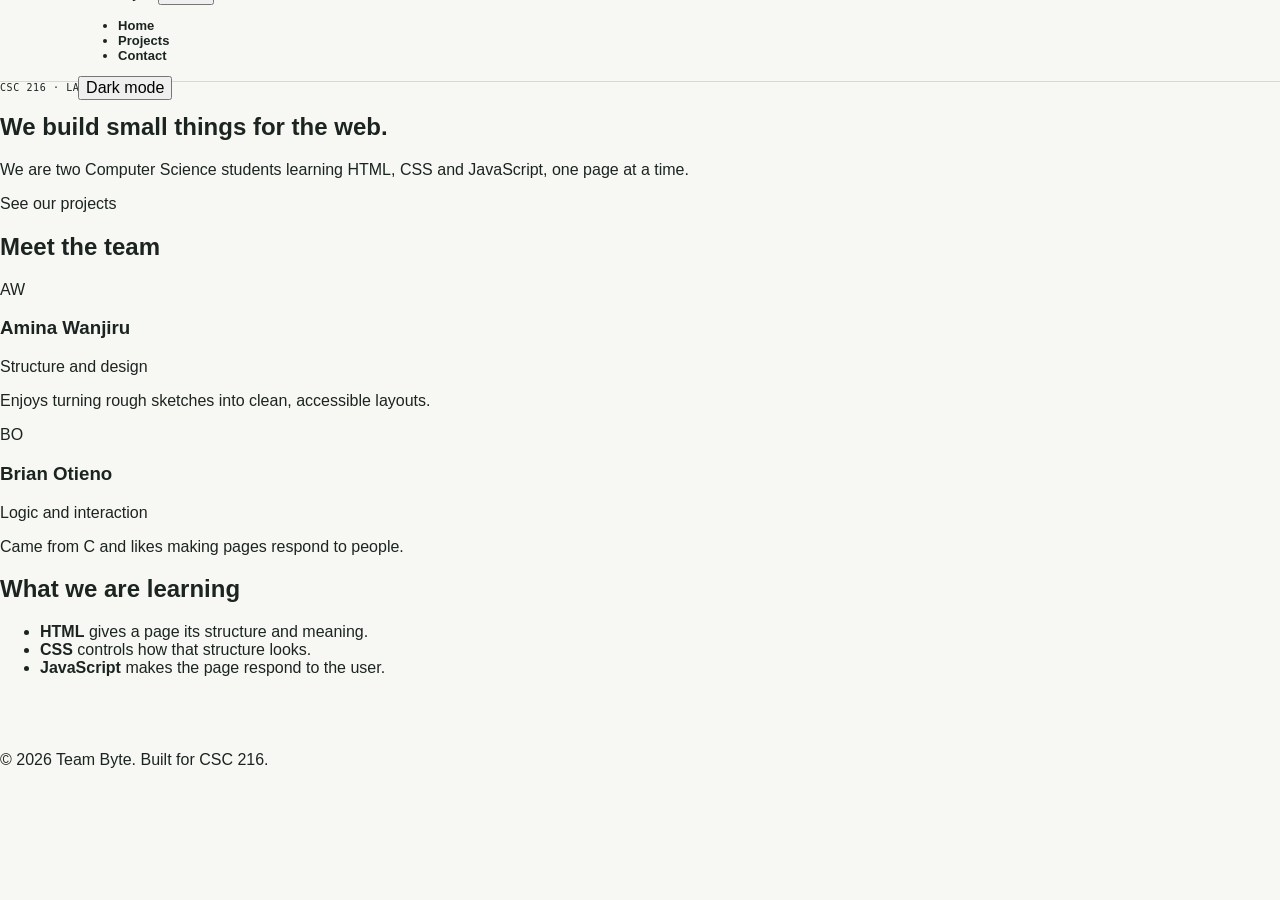
==== index.html @ 4f4629a6 "added projects,contact and index file" ====
<!DOCTYPE html>
<html lang="en">
<head>
  <meta charset="UTF-8">
  <meta name="viewport" content="width=device-width, initial-scale=1.0">
  <meta name="description" content="Team Byte: a CSC 216 web development pair.">
  <title>Home | Team Byte</title>
  <link rel="stylesheet" href="css/styles.css">
  <script src="js/script.js" defer></script>
</head>
<body>
  <a class="skip-link" href="#main">Skip to main content</a>

  <header class="site-header">
    <div class="container header-inner">
      <a class="logo" href="index.html">Team Byte</a>
      <button class="nav-toggle" type="button" aria-expanded="false" aria-controls="site-nav">Menu</button>
      <nav id="site-nav" class="site-nav" aria-label="Main">
        <ul>
          <li><a href="index.html" aria-current="page">Home</a></li>
          <li><a href="projects.html">Projects</a></li>
          <li><a href="contact.html">Contact</a></li>
        </ul>
      </nav>
      <button class="theme-toggle" type="button" aria-pressed="false">Dark mode</button>
    </div>
  </header>

  <main id="main">
    <section class="hero">
      <div class="container">
        <p class="eyebrow">CSC 216 · Lab 2</p>
        <h1>We build small things for the web.</h1>
        <p class="lead">We are two Computer Science students learning HTML, CSS and JavaScript, one page at a time.</p>
        <a class="button" href="projects.html">See our projects</a>
      </div>
    </section>

    <section class="container section" aria-labelledby="team-heading">
      <h2 id="team-heading">Meet the team</h2>
      <div class="team-grid">
        <article class="card">
          <div class="avatar" aria-hidden="true">AW</div>
          <h3>Amina Wanjiru</h3>
          <p class="role">Structure and design</p>
          <p>Enjoys turning rough sketches into clean, accessible layouts.</p>
        </article>
        <article class="card">
          <div class="avatar" aria-hidden="true">BO</div>
          <h3>Brian Otieno</h3>
          <p class="role">Logic and interaction</p>
          <p>Came from C and likes making pages respond to people.</p>
        </article>
      </div>
    </section>

    <section class="container section" aria-labelledby="learning-heading">
      <h2 id="learning-heading">What we are learning</h2>
      <ul class="skill-list">
        <li><strong>HTML</strong> gives a page its structure and meaning.</li>
        <li><strong>CSS</strong> controls how that structure looks.</li>
        <li><strong>JavaScript</strong> makes the page respond to the user.</li>
      </ul>
    </section>
  </main>

  <footer class="site-footer">
    <div class="container">
      <p>© <span id="year">2026</span> Team Byte. Built for CSC 216.</p>
    </div>
  </footer>
</body>
</html>
---- css/styles.css ----
:root {
  color-scheme: light;
  --paper: #f7f8f3;
  --ink: #1c2421;
  --muted: #737873;
  --line: #d7dad3;
  --coral: #ef593a;
  --lime: #d5ef62;
  --blue: #a9d8e6;
  --display: "Space Grotesk", sans-serif;
  --mono: "DM Mono", monospace;
}

* { box-sizing: border-box; }
html { scroll-behavior: smooth; }
body { margin: 0; background: var(--paper); color: var(--ink); font-family: var(--display); -webkit-font-smoothing: antialiased; }
img { display: block; width: 100%; }
a { color: inherit; text-decoration: none; }
button, input, textarea { font: inherit; }
::selection { background: var(--lime); color: var(--ink); }
.page-gutter { padding-right: max(6.1vw, 24px); padding-left: max(6.1vw, 24px); }
.skip-link { position: absolute; z-index: 20; top: 8px; left: 8px; padding: 12px 16px; background: var(--ink); color: white; transform: translateY(-150%); }
.skip-link:focus { transform: translateY(0); }

.site-header { height: 82px; padding: 0 max(6.1vw, 24px); display: flex; align-items: center; justify-content: space-between; border-bottom: 1px solid var(--line); position: relative; z-index: 5; }
.wordmark { font-size: 30px; line-height: 1; font-weight: 700; letter-spacing: -1.7px; }
.wordmark span { margin-left: 3px; font: 10px var(--mono); vertical-align: top; letter-spacing: 0; }
.site-nav { display: flex; align-items: center; gap: clamp(24px, 4vw, 60px); font-size: 13px; font-weight: 600; }
.site-nav > a:not(.nav-availability) { transition: color .2s ease; }
.site-nav > a:hover, .footer-links a:hover { color: var(--coral); }
.site-nav > a[aria-current="page"] { text-decoration: underline; text-decoration-color: var(--coral); text-underline-offset: 6px; }
.site-nav > a span { color: var(--muted); font: 9px var(--mono); vertical-align: top; }
.nav-availability { display: flex; align-items: center; gap: 9px; font: 10px var(--mono); text-transform: uppercase; letter-spacing: .03em; }
.nav-availability i { display: inline-block; width: 8px; height: 8px; background: #75a94b; border-radius: 50%; }
.menu-toggle { display: none; }
.eyebrow, .mono-label { margin: 0; font: 10px var(--mono); text-transform: uppercase; letter-spacing: .06em; }
.eyebrow-mark { color: var(--coral); font-size: 15px; vertical-align: -1px; margin-right: 7px; }
.text-link { display: inline-flex; gap: 18px; align-items: center; padding-bottom: 7px; border-bottom: 1px solid currentColor; font-size: 13px; font-weight: 600; white-space: nowrap; }
.text-link span, .button-link span { color: var(--coral); transition: transform .2s ease; }
.text-link:hover span, .button-link:hover span { transform: translate(3px, -3px); }

.home-hero { position: relative; min-height: 720px; padding-top: 85px; padding-bottom: 105px; display: grid; grid-template-columns: 1fr 1.02fr; align-items: center; gap: 5vw; }
.hero-copy { position: relative; z-index: 1; padding-bottom: 10px; }
.hero-copy h1 { margin: 31px 0 42px; font-size: clamp(70px, 8.5vw, 128px); line-height: .87; letter-spacing: -7px; font-weight: 500; }
.hero-copy h1 span { color: var(--coral); }
.hero-bottom { max-width: 430px; display: flex; flex-wrap: wrap; align-items: end; gap: 24px 38px; }
.hero-bottom p, .intro-aside p, .team-copy > p:not(.eyebrow), .contact-lede { max-width: 345px; margin: 0; font-size: 16px; line-height: 1.6; }
.hero-visual { position: relative; min-width: 0; }
.hero-visual > img { height: min(57vw, 570px); min-height: 400px; object-fit: cover; }
.image-stamp { position: absolute; left: -39px; top: 28px; width: 116px; height: 116px; border-radius: 50%; background: var(--lime); display: flex; flex-direction: column; justify-content: center; align-items: center; transform: rotate(-11deg); text-align: center; font: 9px/1.35 var(--mono); text-transform: uppercase; }
.image-stamp b { font-size: 18px; line-height: 1.2; }
.image-caption { position: absolute; right: 12px; bottom: 12px; padding: 8px 10px; background: var(--paper); font: 9px var(--mono); }
.scroll-note { position: absolute; bottom: 31px; left: max(6.1vw, 24px); display: flex; align-items: center; gap: 12px; color: var(--muted); font: 9px var(--mono); text-transform: uppercase; }
.scroll-note span { color: var(--coral); font-size: 18px; }

.intro-band { padding-top: 100px; padding-bottom: 28px; background: var(--lime); }
.intro-content { margin: 38px 0 92px; display: grid; grid-template-columns: 1.4fr .6fr; gap: 9vw; align-items: end; }
.intro-content h2 { max-width: 850px; margin: 0; font-size: clamp(48px, 7vw, 96px); line-height: .98; letter-spacing: -4px; font-weight: 500; }
.intro-content h2 em, .team-copy h2 em, .home-cta h2 em, .contact-heading h1 em { font-style: normal; color: var(--coral); }
.intro-aside { padding-bottom: 7px; }
.intro-aside .text-link { margin-top: 24px; }
.services-line { border-top: 1px solid rgba(28,36,33,.35); padding: 20px 0 0; display: flex; justify-content: space-between; gap: 15px; font: 10px var(--mono); text-transform: uppercase; }

.selected-work { padding-top: 112px; padding-bottom: 125px; }
.section-heading { display: flex; justify-content: space-between; align-items: end; margin-bottom: 43px; }
.section-heading h2 { margin: 15px 0 0; font-size: clamp(42px, 5vw, 68px); font-weight: 500; letter-spacing: -3px; }
.coral-dot { color: var(--coral); }
.project-grid { display: grid; grid-template-columns: 1.15fr .85fr; gap: 28px; align-items: start; }
.project-card:nth-child(2) { margin-top: 90px; }
.project-image { position: relative; overflow: hidden; background: var(--blue); }
.project-image img { aspect-ratio: 1.16; object-fit: cover; transition: transform .5s cubic-bezier(.2,.7,.2,1); }
.project-card:nth-child(2) .project-image img { aspect-ratio: .95; }
.project-card:hover .project-image img { transform: scale(1.035); }
.project-image-green { background: var(--lime); }
.project-image-blue { background: var(--blue); }
.project-index { position: absolute; top: 16px; left: 16px; padding: 7px 9px; background: var(--paper); font: 9px var(--mono); }
.project-arrow { position: absolute; right: 15px; bottom: 15px; display: grid; place-items: center; width: 40px; height: 40px; border-radius: 50%; background: var(--lime); font-size: 19px; transition: background .2s, transform .2s; }
.project-card:hover .project-arrow { background: var(--coral); transform: rotate(45deg); }
.project-meta { display: flex; justify-content: space-between; align-items: baseline; gap: 12px; margin-top: 18px; }
.project-meta h3 { margin: 0; font-size: 25px; font-weight: 500; }
.project-meta span, .project-card > p { color: var(--muted); font: 10px var(--mono); }
.project-card > p { margin: 7px 0 0; font-size: 11px; }

.team-band { min-height: 620px; padding-top: 88px; padding-bottom: 88px; background: #e6edf0; display: grid; grid-template-columns: 1fr .8fr; align-items: center; gap: 9vw; position: relative; overflow: hidden; }
.team-image { position: relative; }
.team-image img { aspect-ratio: 1.13; object-fit: cover; }
.team-image > span { position: absolute; right: -15px; bottom: -14px; padding: 11px 14px; background: var(--coral); color: white; font: 9px var(--mono); }
.team-copy { max-width: 470px; }
.team-copy h2 { margin: 24px 0; font-size: clamp(47px, 5vw, 70px); line-height: .98; letter-spacing: -3px; font-weight: 500; }
.team-copy .text-link { margin-top: 27px; }
.team-doodle { position: absolute; right: 6vw; top: 43px; color: var(--coral); font-size: 50px; }

.home-cta { min-height: 475px; padding-top: 87px; padding-bottom: 70px; background: var(--coral); color: var(--paper); }
.home-cta .eyebrow { color: rgba(255,255,255,.78); }
.home-cta > div { display: flex; justify-content: space-between; align-items: end; }
.home-cta h2 { margin: 24px 0 0; font-size: clamp(75px, 11vw, 150px); line-height: .78; letter-spacing: -8px; font-weight: 500; }
.home-cta h2 em { color: var(--lime); }
.round-link { flex: 0 0 auto; display: grid; place-items: center; width: 74px; height: 74px; border: 1px solid currentColor; border-radius: 50%; font-size: 27px; transition: color .2s, background .2s, transform .2s; }
.round-link:hover { color: var(--ink); background: var(--lime); border-color: var(--lime); transform: rotate(45deg); }
.cta-note { margin: 44px 0 0; font-size: 12px; }

.site-footer { min-height: 190px; padding-top: 42px; padding-bottom: 34px; display: grid; grid-template-columns: 1.1fr 1fr 1.5fr auto; align-items: start; gap: 30px; }
.site-footer > p { margin: 0; font-size: 12px; line-height: 1.55; }
.footer-links { display: flex; gap: 25px; font-size: 12px; }
.copyright { justify-self: end; color: var(--muted); font: 9px var(--mono); }

.page-intro { padding-top: 100px; padding-bottom: 72px; }
.page-intro h1 { margin: 36px 0 40px; font-size: clamp(72px, 12vw, 165px); line-height: .82; letter-spacing: -9px; font-weight: 500; }
.page-intro-bottom { display: flex; align-items: end; justify-content: space-between; gap: 30px; border-bottom: 1px solid var(--line); padding-bottom: 20px; }
.page-intro-bottom p { max-width: 470px; margin: 0; font-size: 16px; line-height: 1.5; }
.page-intro-bottom .mono-label { color: var(--muted); }
.work-list { padding-top: 15px; }
.work-item { padding: 35px 0 76px; border-bottom: 1px solid var(--line); }
.work-image { position: relative; display: block; overflow: hidden; background: var(--lime); }
.work-image img { width: 100%; height: clamp(330px, 52vw, 700px); object-fit: cover; transition: transform .6s cubic-bezier(.2,.7,.2,1); }
.work-image:hover img { transform: scale(1.025); }
.work-image-field { background: #e99e69; }
.work-image-form { background: var(--blue); }
.work-image-ground { background: #c6ddca; }
.work-number { position: absolute; left: 22px; top: 20px; width: 42px; height: 42px; display: grid; place-items: center; background: var(--paper); border-radius: 50%; font: 11px var(--mono); }
.work-image-note { position: absolute; right: 18px; bottom: 18px; padding: 10px 13px; background: var(--paper); font: 10px var(--mono); }
.work-details { padding-top: 25px; display: grid; grid-template-columns: 1fr 1fr; gap: 30px; align-items: end; }
.work-details h2 { margin: 17px 0 0; font-size: clamp(42px, 6vw, 75px); line-height: .94; letter-spacing: -3px; font-weight: 500; }
.work-description { max-width: 420px; justify-self: end; }
.work-description > p { margin: 0 0 24px; font-size: 15px; line-height: 1.55; }
.tag-list { display: flex; flex-wrap: wrap; gap: 8px; }
.tag-list span { padding: 7px 10px; border: 1px solid var(--line); border-radius: 30px; font: 9px var(--mono); }
.projects-cta { min-height: 360px; padding-top: 65px; padding-bottom: 65px; display: grid; grid-template-columns: 1fr 1.5fr auto; gap: 30px; align-items: center; background: var(--lime); }
.projects-cta h2 { margin: 0; font-size: clamp(49px, 7vw, 88px); line-height: .91; letter-spacing: -4px; font-weight: 500; }
.projects-cta .round-link { color: var(--ink); }

.contact-hero { min-height: 610px; padding-top: 95px; padding-bottom: 85px; display: grid; grid-template-columns: 1.15fr .85fr; gap: 10vw; align-items: center; }
.contact-heading h1 { margin: 32px 0 28px; font-size: clamp(77px, 10.7vw, 145px); line-height: .8; letter-spacing: -8px; font-weight: 500; }
.contact-lede { max-width: 390px; }
.contact-aside { align-self: end; padding-bottom: 14px; }
.contact-sticker { width: 155px; height: 155px; margin: 0 0 34px 26px; display: flex; flex-direction: column; align-items: center; justify-content: center; border-radius: 50%; background: var(--lime); transform: rotate(9deg); font: 11px/1.4 var(--mono); text-align: center; text-transform: uppercase; }
.contact-sticker b { color: var(--coral); font-size: 26px; line-height: 1.2; }
.contact-aside > p { max-width: 300px; margin: 0 0 20px; font-size: 14px; line-height: 1.55; }
.contact-main { padding-top: 72px; padding-bottom: 95px; display: grid; grid-template-columns: 1fr 1fr; gap: 10vw; background: #e6edf0; }
.contact-email { display: inline-flex; gap: 14px; margin-top: 30px; padding-bottom: 6px; border-bottom: 1px solid var(--ink); font-size: clamp(20px, 2.4vw, 31px); letter-spacing: -1px; }
.contact-email span { color: var(--coral); font-size: 17px; }
.contact-facts { margin-top: 70px; display: grid; grid-template-columns: repeat(2, 1fr); gap: 28px 20px; }
.contact-facts .mono-label { color: var(--muted); }
.contact-facts p { margin: 9px 0 0; font-size: 13px; line-height: 1.7; }
.contact-facts a { border-bottom: 1px solid transparent; }
.contact-facts a:hover { border-color: currentColor; }
.contact-form { max-width: 500px; justify-self: end; width: 100%; }
.contact-form > .eyebrow { margin-bottom: 30px; }
.contact-form label { display: block; margin: 20px 0 8px; font-size: 12px; font-weight: 600; }
.contact-form input, .contact-form textarea { width: 100%; padding: 12px 0; border: 0; border-bottom: 1px solid #aeb8b8; border-radius: 0; background: transparent; color: var(--ink); outline: none; resize: vertical; }
.contact-form input:focus, .contact-form textarea:focus { border-color: var(--coral); box-shadow: 0 1px var(--coral); }
.form-submit { margin-top: 27px; display: flex; flex-wrap: wrap; align-items: center; gap: 18px; }
.button-link { display: inline-flex; align-items: center; gap: 22px; padding: 13px 17px; border: 0; background: var(--ink); color: white; cursor: pointer; font-size: 12px; }
.button-link span { color: var(--lime); }
.form-note { color: var(--muted); font: 9px var(--mono); }
.contact-bottom { min-height: 165px; display: flex; justify-content: space-between; align-items: center; }
.contact-bottom p { margin: 0; font-size: clamp(22px, 4vw, 42px); letter-spacing: -1.4px; }
.contact-bottom span { color: var(--coral); font-size: 36px; }

@media (min-width: 1500px) {
  .page-gutter, .site-header { padding-right: max(calc((100vw - 1320px) / 2), 6.1vw); padding-left: max(calc((100vw - 1320px) / 2), 6.1vw); }
  .home-hero { min-height: 770px; }
}

@media (max-width: 800px) {
  .site-header { height: 70px; }
  .menu-toggle { width: 42px; height: 42px; padding: 12px 8px; border: 0; background: transparent; display: flex; flex-direction: column; justify-content: center; gap: 6px; cursor: pointer; }
  .menu-toggle span { display: block; height: 1px; width: 25px; background: var(--ink); transition: transform .2s; }
  .menu-toggle[aria-expanded="true"] span:first-child { transform: translateY(3.5px) rotate(45deg); }
  .menu-toggle[aria-expanded="true"] span:last-child { transform: translateY(-3.5px) rotate(-45deg); }
  .site-nav { position: absolute; top: 69px; left: 0; right: 0; display: none; padding: 24px max(6.1vw, 24px) 30px; background: var(--paper); border-bottom: 1px solid var(--line); align-items: flex-start; flex-direction: column; gap: 22px; }
  .site-nav.is-open { display: flex; }
  .site-nav > a:not(.nav-availability) { font-size: 18px; }
  .home-hero { min-height: initial; padding-top: 67px; padding-bottom: 82px; grid-template-columns: 1fr; gap: 45px; }
  .hero-copy h1 { font-size: clamp(74px, 13vw, 110px); letter-spacing: -5px; }
  .hero-visual { margin-left: 8%; }
  .hero-visual > img { height: auto; min-height: 0; aspect-ratio: 1.1; }
  .scroll-note { bottom: 27px; }
  .intro-band { padding-top: 70px; }
  .intro-content { margin: 30px 0 58px; grid-template-columns: 1fr; gap: 28px; }
  .intro-content h2 { max-width: 660px; font-size: clamp(49px, 9vw, 76px); letter-spacing: -3px; }
  .intro-aside { max-width: 440px; }
  .services-line { flex-wrap: wrap; justify-content: flex-start; column-gap: 28px; row-gap: 12px; }
  .selected-work { padding-top: 77px; padding-bottom: 82px; }
  .project-grid { gap: 18px; }
  .project-card:nth-child(2) { margin-top: 50px; }
  .project-meta { display: block; }
  .project-meta span { display: block; margin-top: 5px; }
  .team-band { min-height: initial; padding-top: 70px; padding-bottom: 75px; gap: 7vw; }
  .team-doodle { font-size: 36px; top: 27px; }
  .team-copy h2 { font-size: clamp(43px, 6.2vw, 60px); }
  .site-footer { grid-template-columns: 1fr 1fr; row-gap: 25px; }
  .footer-links { justify-self: start; }
  .copyright { align-self: end; }
  .page-intro { padding-top: 77px; padding-bottom: 54px; }
  .page-intro h1 { letter-spacing: -6px; }
  .work-image img { height: clamp(330px, 65vw, 520px); }
  .work-details h2 { font-size: clamp(39px, 6.5vw, 58px); }
  .contact-hero { min-height: initial; padding-top: 75px; padding-bottom: 70px; grid-template-columns: 1.2fr .8fr; gap: 6vw; }
  .contact-heading h1 { font-size: clamp(71px, 11vw, 110px); letter-spacing: -6px; }
  .contact-sticker { width: 125px; height: 125px; }
  .contact-main { padding-top: 58px; padding-bottom: 72px; gap: 6vw; }
  .contact-facts { margin-top: 48px; }
}

@media (max-width: 560px) {
  .page-gutter { padding-right: 22px; padding-left: 22px; }
  .site-header { padding-right: 22px; padding-left: 22px; }
  .home-hero { padding-top: 55px; gap: 36px; }
  .hero-copy h1 { margin: 26px 0 27px; font-size: clamp(68px, 16vw, 88px); letter-spacing: -4px; }
  .hero-bottom p, .intro-aside p, .team-copy > p:not(.eyebrow), .contact-lede { font-size: 14px; }
  .hero-visual { margin-left: 0; margin-right: 5px; }
  .hero-visual > img { aspect-ratio: .95; }
  .image-stamp { width: 94px; height: 94px; left: -12px; top: -20px; font-size: 7px; }
  .image-caption { right: 7px; bottom: 7px; font-size: 7px; }
  .scroll-note { left: 22px; bottom: 22px; }
  .intro-band { padding-top: 58px; }
  .intro-content { margin-bottom: 44px; }
  .intro-content h2 { font-size: clamp(43px, 11vw, 58px); letter-spacing: -2px; }
  .services-line { font-size: 8px; column-gap: 19px; }
  .selected-work { padding-top: 61px; padding-bottom: 63px; }
  .section-heading { align-items: end; margin-bottom: 28px; }
  .section-heading h2 { font-size: 39px; letter-spacing: -2px; }
  .section-heading .text-link { gap: 7px; font-size: 11px; }
  .project-grid { grid-template-columns: 1fr; gap: 32px; }
  .project-card:nth-child(2) { margin-top: 0; }
  .project-card:nth-child(2) .project-image img, .project-image img { aspect-ratio: 1.1; }
  .project-meta { display: flex; }
  .project-meta h3 { font-size: 22px; }
  .project-meta span { margin-top: 0; font-size: 8px; }
  .team-band { grid-template-columns: 1fr; gap: 37px; padding-top: 57px; padding-bottom: 62px; }
  .team-image { margin-right: 14px; }
  .team-image img { aspect-ratio: 1.15; }
  .team-copy h2 { max-width: 390px; font-size: 53px; }
  .team-doodle { right: 24px; top: 35px; }
  .home-cta { min-height: 370px; padding-top: 58px; padding-bottom: 48px; }
  .home-cta h2 { font-size: clamp(76px, 19vw, 110px); letter-spacing: -5px; }
  .round-link { width: 54px; height: 54px; font-size: 22px; }
  .cta-note { max-width: 240px; margin-top: 37px; line-height: 1.5; }
  .site-footer { min-height: 220px; padding-top: 32px; padding-bottom: 26px; grid-template-columns: 1fr 1fr; gap: 23px 10px; }
  .site-footer > p { font-size: 10px; }
  .footer-links { grid-column: 1 / -1; flex-wrap: wrap; gap: 20px; font-size: 11px; }
  .copyright { grid-column: 1 / -1; justify-self: start; font-size: 8px; }
  .page-intro { padding-top: 62px; padding-bottom: 43px; }
  .page-intro h1 { margin: 31px 0 30px; font-size: clamp(66px, 16vw, 94px); letter-spacing: -5px; }
  .page-intro-bottom { align-items: start; flex-direction: column; gap: 17px; }
  .page-intro-bottom p { max-width: 360px; font-size: 14px; }
  .page-intro-bottom .mono-label { font-size: 8px; }
  .work-list { padding-top: 0; }
  .work-item { padding: 24px 0 45px; }
  .work-image img { height: 390px; }
  .work-number { left: 13px; top: 13px; width: 35px; height: 35px; font-size: 9px; }
  .work-image-note { right: 10px; bottom: 10px; font-size: 8px; }
  .work-details { grid-template-columns: 1fr; gap: 19px; padding-top: 20px; }
  .work-details h2 { font-size: 48px; }
  .work-description { justify-self: start; }
  .work-description > p { margin-bottom: 15px; font-size: 13px; }
  .projects-cta { min-height: 300px; padding-top: 43px; padding-bottom: 43px; grid-template-columns: 1fr auto; gap: 17px; }
  .projects-cta .eyebrow { grid-column: 1 / -1; align-self: end; }
  .projects-cta h2 { font-size: 55px; }
  .contact-hero { padding-top: 62px; padding-bottom: 55px; grid-template-columns: 1fr; gap: 34px; }
  .contact-heading h1 { margin: 28px 0 23px; font-size: clamp(75px, 18vw, 105px); letter-spacing: -6px; }
  .contact-aside { display: grid; grid-template-columns: auto 1fr; align-items: end; gap: 5px 22px; }
  .contact-sticker { width: 100px; height: 100px; grid-row: span 2; margin: 0; font-size: 8px; }
  .contact-sticker b { font-size: 20px; }
  .contact-aside > p { font-size: 12px; }
  .contact-aside .text-link { justify-self: start; font-size: 11px; }
  .contact-main { padding-top: 46px; padding-bottom: 55px; grid-template-columns: 1fr; gap: 50px; }
  .contact-email { margin-top: 21px; font-size: 25px; }
  .contact-facts { margin-top: 33px; gap: 20px 10px; }
  .contact-facts p { font-size: 11px; }
  .contact-form { justify-self: start; }
  .contact-bottom { min-height: 110px; }
  .contact-bottom p { max-width: 270px; font-size: 24px; }
}

@media (prefers-reduced-motion: reduce) {
  *, *::before, *::after { scroll-behavior: auto !important; transition-duration: .01ms !important; animation-duration: .01ms !important; animation-iteration-count: 1 !important; }
}
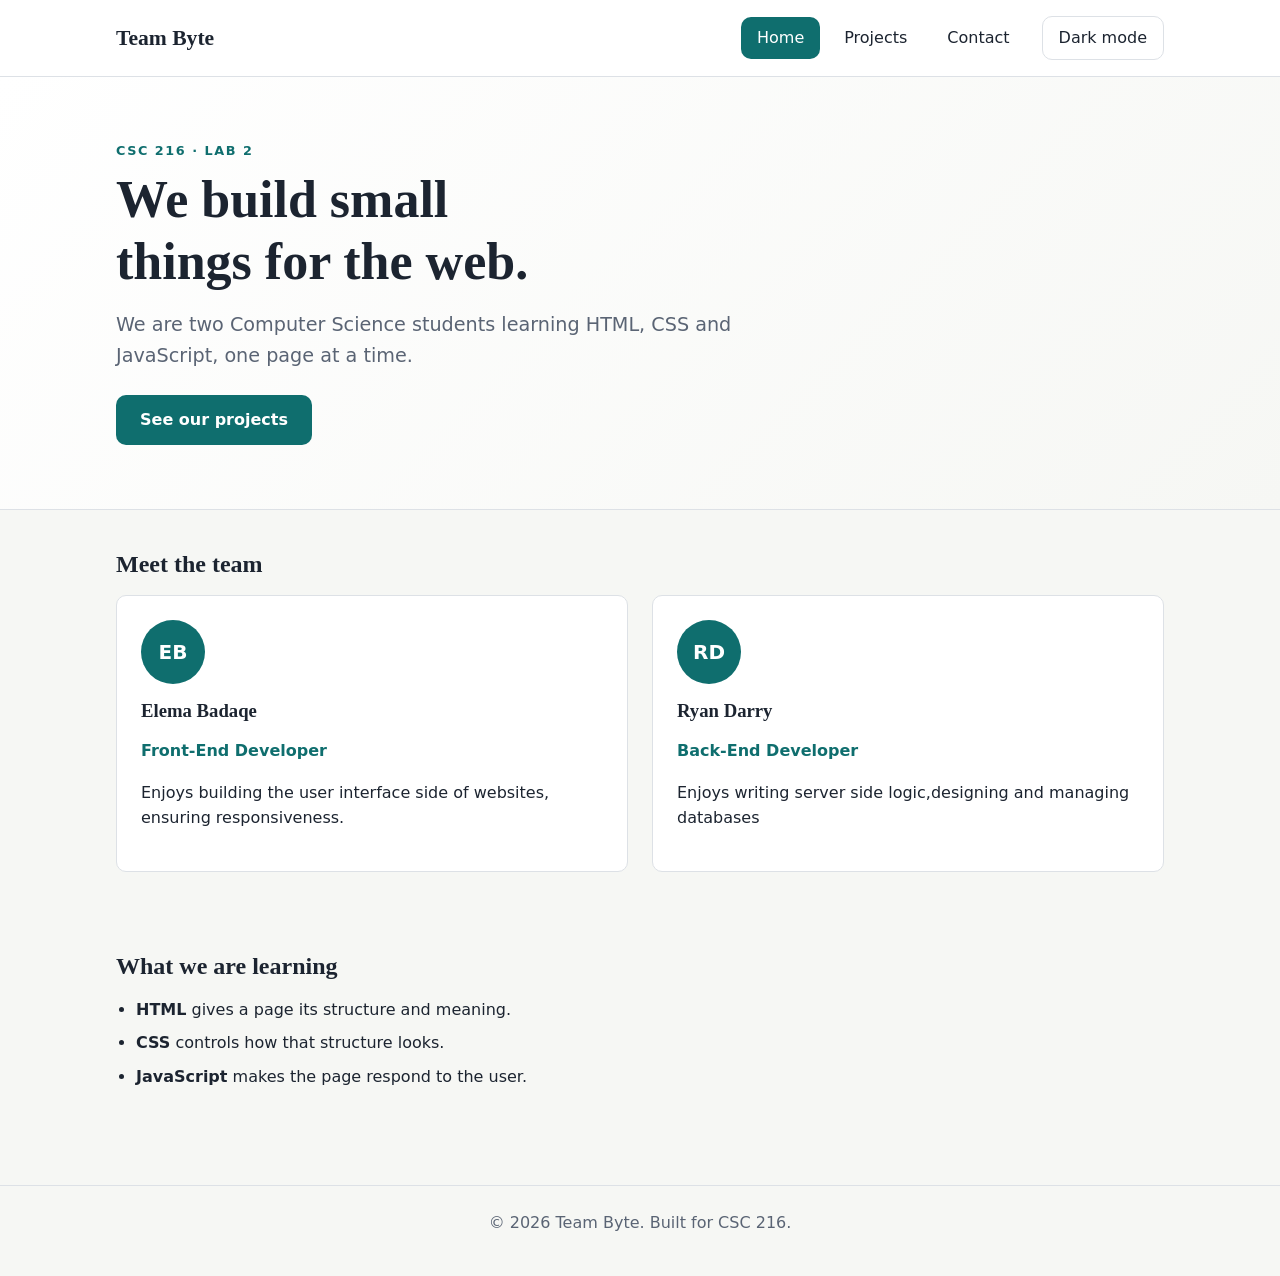
==== commit d2ca95ea: "set up project structure, index and contact" ====
--- a/index.html
+++ b/index.html
@@ -40,16 +40,16 @@
       <h2 id="team-heading">Meet the team</h2>
       <div class="team-grid">
         <article class="card">
-          <div class="avatar" aria-hidden="true">AW</div>
-          <h3>Amina Wanjiru</h3>
-          <p class="role">Structure and design</p>
-          <p>Enjoys turning rough sketches into clean, accessible layouts.</p>
+          <div class="avatar" aria-hidden="true">EB</div>
+          <h3>Elema Badaqe</h3>
+          <p class="role">Front-End Developer</p>
+          <p>Enjoys building the user interface side of websites, ensuring responsiveness.</p>
         </article>
         <article class="card">
-          <div class="avatar" aria-hidden="true">BO</div>
-          <h3>Brian Otieno</h3>
-          <p class="role">Logic and interaction</p>
-          <p>Came from C and likes making pages respond to people.</p>
+          <div class="avatar" aria-hidden="true">RD</div>
+          <h3>Ryan Darry</h3>
+          <p class="role">Back-End Developer</p>
+          <p>Enjoys writing server side logic,designing and managing databases</p>
         </article>
       </div>
     </section>
--- a/css/styles.css
+++ b/css/styles.css
@@ -1,279 +1,417 @@
+/* =====================================================
+   Team website stylesheet (CSC 216, Lab 2)
+   One file styles every page on the site.
+   ===================================================== */
+
+/* ---------- 1. Design tokens ---------- */
 :root {
-  color-scheme: light;
-  --paper: #f7f8f3;
-  --ink: #1c2421;
-  --muted: #737873;
-  --line: #d7dad3;
-  --coral: #ef593a;
-  --lime: #d5ef62;
-  --blue: #a9d8e6;
-  --display: "Space Grotesk", sans-serif;
-  --mono: "DM Mono", monospace;
-}
-
-* { box-sizing: border-box; }
-html { scroll-behavior: smooth; }
-body { margin: 0; background: var(--paper); color: var(--ink); font-family: var(--display); -webkit-font-smoothing: antialiased; }
-img { display: block; width: 100%; }
-a { color: inherit; text-decoration: none; }
-button, input, textarea { font: inherit; }
-::selection { background: var(--lime); color: var(--ink); }
-.page-gutter { padding-right: max(6.1vw, 24px); padding-left: max(6.1vw, 24px); }
-.skip-link { position: absolute; z-index: 20; top: 8px; left: 8px; padding: 12px 16px; background: var(--ink); color: white; transform: translateY(-150%); }
-.skip-link:focus { transform: translateY(0); }
-
-.site-header { height: 82px; padding: 0 max(6.1vw, 24px); display: flex; align-items: center; justify-content: space-between; border-bottom: 1px solid var(--line); position: relative; z-index: 5; }
-.wordmark { font-size: 30px; line-height: 1; font-weight: 700; letter-spacing: -1.7px; }
-.wordmark span { margin-left: 3px; font: 10px var(--mono); vertical-align: top; letter-spacing: 0; }
-.site-nav { display: flex; align-items: center; gap: clamp(24px, 4vw, 60px); font-size: 13px; font-weight: 600; }
-.site-nav > a:not(.nav-availability) { transition: color .2s ease; }
-.site-nav > a:hover, .footer-links a:hover { color: var(--coral); }
-.site-nav > a[aria-current="page"] { text-decoration: underline; text-decoration-color: var(--coral); text-underline-offset: 6px; }
-.site-nav > a span { color: var(--muted); font: 9px var(--mono); vertical-align: top; }
-.nav-availability { display: flex; align-items: center; gap: 9px; font: 10px var(--mono); text-transform: uppercase; letter-spacing: .03em; }
-.nav-availability i { display: inline-block; width: 8px; height: 8px; background: #75a94b; border-radius: 50%; }
-.menu-toggle { display: none; }
-.eyebrow, .mono-label { margin: 0; font: 10px var(--mono); text-transform: uppercase; letter-spacing: .06em; }
-.eyebrow-mark { color: var(--coral); font-size: 15px; vertical-align: -1px; margin-right: 7px; }
-.text-link { display: inline-flex; gap: 18px; align-items: center; padding-bottom: 7px; border-bottom: 1px solid currentColor; font-size: 13px; font-weight: 600; white-space: nowrap; }
-.text-link span, .button-link span { color: var(--coral); transition: transform .2s ease; }
-.text-link:hover span, .button-link:hover span { transform: translate(3px, -3px); }
-
-.home-hero { position: relative; min-height: 720px; padding-top: 85px; padding-bottom: 105px; display: grid; grid-template-columns: 1fr 1.02fr; align-items: center; gap: 5vw; }
-.hero-copy { position: relative; z-index: 1; padding-bottom: 10px; }
-.hero-copy h1 { margin: 31px 0 42px; font-size: clamp(70px, 8.5vw, 128px); line-height: .87; letter-spacing: -7px; font-weight: 500; }
-.hero-copy h1 span { color: var(--coral); }
-.hero-bottom { max-width: 430px; display: flex; flex-wrap: wrap; align-items: end; gap: 24px 38px; }
-.hero-bottom p, .intro-aside p, .team-copy > p:not(.eyebrow), .contact-lede { max-width: 345px; margin: 0; font-size: 16px; line-height: 1.6; }
-.hero-visual { position: relative; min-width: 0; }
-.hero-visual > img { height: min(57vw, 570px); min-height: 400px; object-fit: cover; }
-.image-stamp { position: absolute; left: -39px; top: 28px; width: 116px; height: 116px; border-radius: 50%; background: var(--lime); display: flex; flex-direction: column; justify-content: center; align-items: center; transform: rotate(-11deg); text-align: center; font: 9px/1.35 var(--mono); text-transform: uppercase; }
-.image-stamp b { font-size: 18px; line-height: 1.2; }
-.image-caption { position: absolute; right: 12px; bottom: 12px; padding: 8px 10px; background: var(--paper); font: 9px var(--mono); }
-.scroll-note { position: absolute; bottom: 31px; left: max(6.1vw, 24px); display: flex; align-items: center; gap: 12px; color: var(--muted); font: 9px var(--mono); text-transform: uppercase; }
-.scroll-note span { color: var(--coral); font-size: 18px; }
-
-.intro-band { padding-top: 100px; padding-bottom: 28px; background: var(--lime); }
-.intro-content { margin: 38px 0 92px; display: grid; grid-template-columns: 1.4fr .6fr; gap: 9vw; align-items: end; }
-.intro-content h2 { max-width: 850px; margin: 0; font-size: clamp(48px, 7vw, 96px); line-height: .98; letter-spacing: -4px; font-weight: 500; }
-.intro-content h2 em, .team-copy h2 em, .home-cta h2 em, .contact-heading h1 em { font-style: normal; color: var(--coral); }
-.intro-aside { padding-bottom: 7px; }
-.intro-aside .text-link { margin-top: 24px; }
-.services-line { border-top: 1px solid rgba(28,36,33,.35); padding: 20px 0 0; display: flex; justify-content: space-between; gap: 15px; font: 10px var(--mono); text-transform: uppercase; }
-
-.selected-work { padding-top: 112px; padding-bottom: 125px; }
-.section-heading { display: flex; justify-content: space-between; align-items: end; margin-bottom: 43px; }
-.section-heading h2 { margin: 15px 0 0; font-size: clamp(42px, 5vw, 68px); font-weight: 500; letter-spacing: -3px; }
-.coral-dot { color: var(--coral); }
-.project-grid { display: grid; grid-template-columns: 1.15fr .85fr; gap: 28px; align-items: start; }
-.project-card:nth-child(2) { margin-top: 90px; }
-.project-image { position: relative; overflow: hidden; background: var(--blue); }
-.project-image img { aspect-ratio: 1.16; object-fit: cover; transition: transform .5s cubic-bezier(.2,.7,.2,1); }
-.project-card:nth-child(2) .project-image img { aspect-ratio: .95; }
-.project-card:hover .project-image img { transform: scale(1.035); }
-.project-image-green { background: var(--lime); }
-.project-image-blue { background: var(--blue); }
-.project-index { position: absolute; top: 16px; left: 16px; padding: 7px 9px; background: var(--paper); font: 9px var(--mono); }
-.project-arrow { position: absolute; right: 15px; bottom: 15px; display: grid; place-items: center; width: 40px; height: 40px; border-radius: 50%; background: var(--lime); font-size: 19px; transition: background .2s, transform .2s; }
-.project-card:hover .project-arrow { background: var(--coral); transform: rotate(45deg); }
-.project-meta { display: flex; justify-content: space-between; align-items: baseline; gap: 12px; margin-top: 18px; }
-.project-meta h3 { margin: 0; font-size: 25px; font-weight: 500; }
-.project-meta span, .project-card > p { color: var(--muted); font: 10px var(--mono); }
-.project-card > p { margin: 7px 0 0; font-size: 11px; }
-
-.team-band { min-height: 620px; padding-top: 88px; padding-bottom: 88px; background: #e6edf0; display: grid; grid-template-columns: 1fr .8fr; align-items: center; gap: 9vw; position: relative; overflow: hidden; }
-.team-image { position: relative; }
-.team-image img { aspect-ratio: 1.13; object-fit: cover; }
-.team-image > span { position: absolute; right: -15px; bottom: -14px; padding: 11px 14px; background: var(--coral); color: white; font: 9px var(--mono); }
-.team-copy { max-width: 470px; }
-.team-copy h2 { margin: 24px 0; font-size: clamp(47px, 5vw, 70px); line-height: .98; letter-spacing: -3px; font-weight: 500; }
-.team-copy .text-link { margin-top: 27px; }
-.team-doodle { position: absolute; right: 6vw; top: 43px; color: var(--coral); font-size: 50px; }
-
-.home-cta { min-height: 475px; padding-top: 87px; padding-bottom: 70px; background: var(--coral); color: var(--paper); }
-.home-cta .eyebrow { color: rgba(255,255,255,.78); }
-.home-cta > div { display: flex; justify-content: space-between; align-items: end; }
-.home-cta h2 { margin: 24px 0 0; font-size: clamp(75px, 11vw, 150px); line-height: .78; letter-spacing: -8px; font-weight: 500; }
-.home-cta h2 em { color: var(--lime); }
-.round-link { flex: 0 0 auto; display: grid; place-items: center; width: 74px; height: 74px; border: 1px solid currentColor; border-radius: 50%; font-size: 27px; transition: color .2s, background .2s, transform .2s; }
-.round-link:hover { color: var(--ink); background: var(--lime); border-color: var(--lime); transform: rotate(45deg); }
-.cta-note { margin: 44px 0 0; font-size: 12px; }
-
-.site-footer { min-height: 190px; padding-top: 42px; padding-bottom: 34px; display: grid; grid-template-columns: 1.1fr 1fr 1.5fr auto; align-items: start; gap: 30px; }
-.site-footer > p { margin: 0; font-size: 12px; line-height: 1.55; }
-.footer-links { display: flex; gap: 25px; font-size: 12px; }
-.copyright { justify-self: end; color: var(--muted); font: 9px var(--mono); }
-
-.page-intro { padding-top: 100px; padding-bottom: 72px; }
-.page-intro h1 { margin: 36px 0 40px; font-size: clamp(72px, 12vw, 165px); line-height: .82; letter-spacing: -9px; font-weight: 500; }
-.page-intro-bottom { display: flex; align-items: end; justify-content: space-between; gap: 30px; border-bottom: 1px solid var(--line); padding-bottom: 20px; }
-.page-intro-bottom p { max-width: 470px; margin: 0; font-size: 16px; line-height: 1.5; }
-.page-intro-bottom .mono-label { color: var(--muted); }
-.work-list { padding-top: 15px; }
-.work-item { padding: 35px 0 76px; border-bottom: 1px solid var(--line); }
-.work-image { position: relative; display: block; overflow: hidden; background: var(--lime); }
-.work-image img { width: 100%; height: clamp(330px, 52vw, 700px); object-fit: cover; transition: transform .6s cubic-bezier(.2,.7,.2,1); }
-.work-image:hover img { transform: scale(1.025); }
-.work-image-field { background: #e99e69; }
-.work-image-form { background: var(--blue); }
-.work-image-ground { background: #c6ddca; }
-.work-number { position: absolute; left: 22px; top: 20px; width: 42px; height: 42px; display: grid; place-items: center; background: var(--paper); border-radius: 50%; font: 11px var(--mono); }
-.work-image-note { position: absolute; right: 18px; bottom: 18px; padding: 10px 13px; background: var(--paper); font: 10px var(--mono); }
-.work-details { padding-top: 25px; display: grid; grid-template-columns: 1fr 1fr; gap: 30px; align-items: end; }
-.work-details h2 { margin: 17px 0 0; font-size: clamp(42px, 6vw, 75px); line-height: .94; letter-spacing: -3px; font-weight: 500; }
-.work-description { max-width: 420px; justify-self: end; }
-.work-description > p { margin: 0 0 24px; font-size: 15px; line-height: 1.55; }
-.tag-list { display: flex; flex-wrap: wrap; gap: 8px; }
-.tag-list span { padding: 7px 10px; border: 1px solid var(--line); border-radius: 30px; font: 9px var(--mono); }
-.projects-cta { min-height: 360px; padding-top: 65px; padding-bottom: 65px; display: grid; grid-template-columns: 1fr 1.5fr auto; gap: 30px; align-items: center; background: var(--lime); }
-.projects-cta h2 { margin: 0; font-size: clamp(49px, 7vw, 88px); line-height: .91; letter-spacing: -4px; font-weight: 500; }
-.projects-cta .round-link { color: var(--ink); }
-
-.contact-hero { min-height: 610px; padding-top: 95px; padding-bottom: 85px; display: grid; grid-template-columns: 1.15fr .85fr; gap: 10vw; align-items: center; }
-.contact-heading h1 { margin: 32px 0 28px; font-size: clamp(77px, 10.7vw, 145px); line-height: .8; letter-spacing: -8px; font-weight: 500; }
-.contact-lede { max-width: 390px; }
-.contact-aside { align-self: end; padding-bottom: 14px; }
-.contact-sticker { width: 155px; height: 155px; margin: 0 0 34px 26px; display: flex; flex-direction: column; align-items: center; justify-content: center; border-radius: 50%; background: var(--lime); transform: rotate(9deg); font: 11px/1.4 var(--mono); text-align: center; text-transform: uppercase; }
-.contact-sticker b { color: var(--coral); font-size: 26px; line-height: 1.2; }
-.contact-aside > p { max-width: 300px; margin: 0 0 20px; font-size: 14px; line-height: 1.55; }
-.contact-main { padding-top: 72px; padding-bottom: 95px; display: grid; grid-template-columns: 1fr 1fr; gap: 10vw; background: #e6edf0; }
-.contact-email { display: inline-flex; gap: 14px; margin-top: 30px; padding-bottom: 6px; border-bottom: 1px solid var(--ink); font-size: clamp(20px, 2.4vw, 31px); letter-spacing: -1px; }
-.contact-email span { color: var(--coral); font-size: 17px; }
-.contact-facts { margin-top: 70px; display: grid; grid-template-columns: repeat(2, 1fr); gap: 28px 20px; }
-.contact-facts .mono-label { color: var(--muted); }
-.contact-facts p { margin: 9px 0 0; font-size: 13px; line-height: 1.7; }
-.contact-facts a { border-bottom: 1px solid transparent; }
-.contact-facts a:hover { border-color: currentColor; }
-.contact-form { max-width: 500px; justify-self: end; width: 100%; }
-.contact-form > .eyebrow { margin-bottom: 30px; }
-.contact-form label { display: block; margin: 20px 0 8px; font-size: 12px; font-weight: 600; }
-.contact-form input, .contact-form textarea { width: 100%; padding: 12px 0; border: 0; border-bottom: 1px solid #aeb8b8; border-radius: 0; background: transparent; color: var(--ink); outline: none; resize: vertical; }
-.contact-form input:focus, .contact-form textarea:focus { border-color: var(--coral); box-shadow: 0 1px var(--coral); }
-.form-submit { margin-top: 27px; display: flex; flex-wrap: wrap; align-items: center; gap: 18px; }
-.button-link { display: inline-flex; align-items: center; gap: 22px; padding: 13px 17px; border: 0; background: var(--ink); color: white; cursor: pointer; font-size: 12px; }
-.button-link span { color: var(--lime); }
-.form-note { color: var(--muted); font: 9px var(--mono); }
-.contact-bottom { min-height: 165px; display: flex; justify-content: space-between; align-items: center; }
-.contact-bottom p { margin: 0; font-size: clamp(22px, 4vw, 42px); letter-spacing: -1.4px; }
-.contact-bottom span { color: var(--coral); font-size: 36px; }
-
-@media (min-width: 1500px) {
-  .page-gutter, .site-header { padding-right: max(calc((100vw - 1320px) / 2), 6.1vw); padding-left: max(calc((100vw - 1320px) / 2), 6.1vw); }
-  .home-hero { min-height: 770px; }
-}
-
-@media (max-width: 800px) {
-  .site-header { height: 70px; }
-  .menu-toggle { width: 42px; height: 42px; padding: 12px 8px; border: 0; background: transparent; display: flex; flex-direction: column; justify-content: center; gap: 6px; cursor: pointer; }
-  .menu-toggle span { display: block; height: 1px; width: 25px; background: var(--ink); transition: transform .2s; }
-  .menu-toggle[aria-expanded="true"] span:first-child { transform: translateY(3.5px) rotate(45deg); }
-  .menu-toggle[aria-expanded="true"] span:last-child { transform: translateY(-3.5px) rotate(-45deg); }
-  .site-nav { position: absolute; top: 69px; left: 0; right: 0; display: none; padding: 24px max(6.1vw, 24px) 30px; background: var(--paper); border-bottom: 1px solid var(--line); align-items: flex-start; flex-direction: column; gap: 22px; }
-  .site-nav.is-open { display: flex; }
-  .site-nav > a:not(.nav-availability) { font-size: 18px; }
-  .home-hero { min-height: initial; padding-top: 67px; padding-bottom: 82px; grid-template-columns: 1fr; gap: 45px; }
-  .hero-copy h1 { font-size: clamp(74px, 13vw, 110px); letter-spacing: -5px; }
-  .hero-visual { margin-left: 8%; }
-  .hero-visual > img { height: auto; min-height: 0; aspect-ratio: 1.1; }
-  .scroll-note { bottom: 27px; }
-  .intro-band { padding-top: 70px; }
-  .intro-content { margin: 30px 0 58px; grid-template-columns: 1fr; gap: 28px; }
-  .intro-content h2 { max-width: 660px; font-size: clamp(49px, 9vw, 76px); letter-spacing: -3px; }
-  .intro-aside { max-width: 440px; }
-  .services-line { flex-wrap: wrap; justify-content: flex-start; column-gap: 28px; row-gap: 12px; }
-  .selected-work { padding-top: 77px; padding-bottom: 82px; }
-  .project-grid { gap: 18px; }
-  .project-card:nth-child(2) { margin-top: 50px; }
-  .project-meta { display: block; }
-  .project-meta span { display: block; margin-top: 5px; }
-  .team-band { min-height: initial; padding-top: 70px; padding-bottom: 75px; gap: 7vw; }
-  .team-doodle { font-size: 36px; top: 27px; }
-  .team-copy h2 { font-size: clamp(43px, 6.2vw, 60px); }
-  .site-footer { grid-template-columns: 1fr 1fr; row-gap: 25px; }
-  .footer-links { justify-self: start; }
-  .copyright { align-self: end; }
-  .page-intro { padding-top: 77px; padding-bottom: 54px; }
-  .page-intro h1 { letter-spacing: -6px; }
-  .work-image img { height: clamp(330px, 65vw, 520px); }
-  .work-details h2 { font-size: clamp(39px, 6.5vw, 58px); }
-  .contact-hero { min-height: initial; padding-top: 75px; padding-bottom: 70px; grid-template-columns: 1.2fr .8fr; gap: 6vw; }
-  .contact-heading h1 { font-size: clamp(71px, 11vw, 110px); letter-spacing: -6px; }
-  .contact-sticker { width: 125px; height: 125px; }
-  .contact-main { padding-top: 58px; padding-bottom: 72px; gap: 6vw; }
-  .contact-facts { margin-top: 48px; }
-}
-
-@media (max-width: 560px) {
-  .page-gutter { padding-right: 22px; padding-left: 22px; }
-  .site-header { padding-right: 22px; padding-left: 22px; }
-  .home-hero { padding-top: 55px; gap: 36px; }
-  .hero-copy h1 { margin: 26px 0 27px; font-size: clamp(68px, 16vw, 88px); letter-spacing: -4px; }
-  .hero-bottom p, .intro-aside p, .team-copy > p:not(.eyebrow), .contact-lede { font-size: 14px; }
-  .hero-visual { margin-left: 0; margin-right: 5px; }
-  .hero-visual > img { aspect-ratio: .95; }
-  .image-stamp { width: 94px; height: 94px; left: -12px; top: -20px; font-size: 7px; }
-  .image-caption { right: 7px; bottom: 7px; font-size: 7px; }
-  .scroll-note { left: 22px; bottom: 22px; }
-  .intro-band { padding-top: 58px; }
-  .intro-content { margin-bottom: 44px; }
-  .intro-content h2 { font-size: clamp(43px, 11vw, 58px); letter-spacing: -2px; }
-  .services-line { font-size: 8px; column-gap: 19px; }
-  .selected-work { padding-top: 61px; padding-bottom: 63px; }
-  .section-heading { align-items: end; margin-bottom: 28px; }
-  .section-heading h2 { font-size: 39px; letter-spacing: -2px; }
-  .section-heading .text-link { gap: 7px; font-size: 11px; }
-  .project-grid { grid-template-columns: 1fr; gap: 32px; }
-  .project-card:nth-child(2) { margin-top: 0; }
-  .project-card:nth-child(2) .project-image img, .project-image img { aspect-ratio: 1.1; }
-  .project-meta { display: flex; }
-  .project-meta h3 { font-size: 22px; }
-  .project-meta span { margin-top: 0; font-size: 8px; }
-  .team-band { grid-template-columns: 1fr; gap: 37px; padding-top: 57px; padding-bottom: 62px; }
-  .team-image { margin-right: 14px; }
-  .team-image img { aspect-ratio: 1.15; }
-  .team-copy h2 { max-width: 390px; font-size: 53px; }
-  .team-doodle { right: 24px; top: 35px; }
-  .home-cta { min-height: 370px; padding-top: 58px; padding-bottom: 48px; }
-  .home-cta h2 { font-size: clamp(76px, 19vw, 110px); letter-spacing: -5px; }
-  .round-link { width: 54px; height: 54px; font-size: 22px; }
-  .cta-note { max-width: 240px; margin-top: 37px; line-height: 1.5; }
-  .site-footer { min-height: 220px; padding-top: 32px; padding-bottom: 26px; grid-template-columns: 1fr 1fr; gap: 23px 10px; }
-  .site-footer > p { font-size: 10px; }
-  .footer-links { grid-column: 1 / -1; flex-wrap: wrap; gap: 20px; font-size: 11px; }
-  .copyright { grid-column: 1 / -1; justify-self: start; font-size: 8px; }
-  .page-intro { padding-top: 62px; padding-bottom: 43px; }
-  .page-intro h1 { margin: 31px 0 30px; font-size: clamp(66px, 16vw, 94px); letter-spacing: -5px; }
-  .page-intro-bottom { align-items: start; flex-direction: column; gap: 17px; }
-  .page-intro-bottom p { max-width: 360px; font-size: 14px; }
-  .page-intro-bottom .mono-label { font-size: 8px; }
-  .work-list { padding-top: 0; }
-  .work-item { padding: 24px 0 45px; }
-  .work-image img { height: 390px; }
-  .work-number { left: 13px; top: 13px; width: 35px; height: 35px; font-size: 9px; }
-  .work-image-note { right: 10px; bottom: 10px; font-size: 8px; }
-  .work-details { grid-template-columns: 1fr; gap: 19px; padding-top: 20px; }
-  .work-details h2 { font-size: 48px; }
-  .work-description { justify-self: start; }
-  .work-description > p { margin-bottom: 15px; font-size: 13px; }
-  .projects-cta { min-height: 300px; padding-top: 43px; padding-bottom: 43px; grid-template-columns: 1fr auto; gap: 17px; }
-  .projects-cta .eyebrow { grid-column: 1 / -1; align-self: end; }
-  .projects-cta h2 { font-size: 55px; }
-  .contact-hero { padding-top: 62px; padding-bottom: 55px; grid-template-columns: 1fr; gap: 34px; }
-  .contact-heading h1 { margin: 28px 0 23px; font-size: clamp(75px, 18vw, 105px); letter-spacing: -6px; }
-  .contact-aside { display: grid; grid-template-columns: auto 1fr; align-items: end; gap: 5px 22px; }
-  .contact-sticker { width: 100px; height: 100px; grid-row: span 2; margin: 0; font-size: 8px; }
-  .contact-sticker b { font-size: 20px; }
-  .contact-aside > p { font-size: 12px; }
-  .contact-aside .text-link { justify-self: start; font-size: 11px; }
-  .contact-main { padding-top: 46px; padding-bottom: 55px; grid-template-columns: 1fr; gap: 50px; }
-  .contact-email { margin-top: 21px; font-size: 25px; }
-  .contact-facts { margin-top: 33px; gap: 20px 10px; }
-  .contact-facts p { font-size: 11px; }
-  .contact-form { justify-self: start; }
-  .contact-bottom { min-height: 110px; }
-  .contact-bottom p { max-width: 270px; font-size: 24px; }
-}
-
+  --color-bg: #f6f7f4;
+  --color-surface: #ffffff;
+  --color-text: #1c2430;
+  --color-muted: #5a6474;
+  --color-primary: #0f6e6e;
+  --color-primary-dark: #0a5050;
+  --color-on-primary: #ffffff;
+  --color-border: #dde1e6;
+  --color-error: #b3261e;
+  --color-success: #1e7b3a;
+
+  --font-body: system-ui, -apple-system, "Segoe UI", Roboto, Arial, sans-serif;
+  --font-heading: Georgia, "Times New Roman", serif;
+
+  --space-1: 0.5rem;
+  --space-2: 1rem;
+  --space-3: 1.5rem;
+  --space-4: 2.5rem;
+  --space-5: 4rem;
+
+  --radius: 10px;
+  --max-width: 1080px;
+}
+
+body.dark {
+  --color-bg: #11161d;
+  --color-surface: #1a212b;
+  --color-text: #e7ebf0;
+  --color-muted: #a2abb9;
+  --color-primary: #4fc1c1;
+  --color-primary-dark: #83d8d8;
+  --color-on-primary: #0b1f1f;
+  --color-border: #2b3340;
+  --color-error: #ff8a80;
+  --color-success: #7ddc97;
+  color-scheme: dark;
+}
+/* ---------- 2. Base and reset ---------- */
+*,
+*::before,
+*::after {
+  box-sizing: border-box;
+}
+
+body {
+  margin: 0;
+  font-family: var(--font-body);
+  font-size: 1rem;
+  line-height: 1.6;
+  color: var(--color-text);
+  background-color: var(--color-bg);
+  transition: background-color 0.3s ease, color 0.3s ease;
+}
+
+h1,
+h2,
+h3 {
+  font-family: var(--font-heading);
+  line-height: 1.2;
+  margin: 0 0 var(--space-2);
+}
+
+p {
+  margin: 0 0 var(--space-2);
+}
+
+a {
+  color: var(--color-primary);
+}
+
+a:hover {
+  color: var(--color-primary-dark);
+}
+
+img {
+  max-width: 100%;
+  display: block;
+}
+
+:focus-visible {
+  outline: 3px solid var(--color-primary);
+  outline-offset: 3px;
+}
+/* ---------- 3. Layout helpers ---------- */
+.container {
+  width: 100%;
+  max-width: var(--max-width);
+  margin-inline: auto;
+  padding-inline: var(--space-2);
+}
+
+.section {
+  padding-block: var(--space-4);
+}
+
+.skip-link {
+  position: absolute;
+  top: -4rem;
+  left: var(--space-2);
+  z-index: 100;
+  padding: var(--space-1) var(--space-2);
+  border-radius: var(--radius);
+  background-color: var(--color-primary);
+  color: var(--color-on-primary);
+}
+
+.skip-link:focus {
+  top: var(--space-2);
+}
+/* ---------- 4. Header and navigation ---------- */
+.site-header {
+  position: sticky;
+  top: 0;
+  z-index: 10;
+  background-color: var(--color-surface);
+  border-bottom: 1px solid var(--color-border);
+}
+
+.header-inner {
+  display: flex;
+  flex-wrap: wrap;
+  align-items: center;
+  gap: var(--space-2);
+  padding-block: var(--space-2);
+}
+
+.logo {
+  margin-right: auto;
+  font-family: var(--font-heading);
+  font-size: 1.35rem;
+  font-weight: 700;
+  color: var(--color-text);
+  text-decoration: none;
+}
+
+.site-nav ul {
+  display: flex;
+  gap: var(--space-1);
+  margin: 0;
+  padding: 0;
+  list-style: none;
+}
+
+.site-nav a {
+  display: block;
+  padding: var(--space-1) var(--space-2);
+  border-radius: var(--radius);
+  color: var(--color-text);
+  font-weight: 500;
+  text-decoration: none;
+}
+
+.site-nav a:hover {
+  background-color: var(--color-bg);
+}
+
+.site-nav a[aria-current="page"] {
+  background-color: var(--color-primary);
+  color: var(--color-on-primary);
+}
+
+.nav-toggle,
+.theme-toggle {
+  padding: var(--space-1) var(--space-2);
+  border: 1px solid var(--color-border);
+  border-radius: var(--radius);
+  background-color: transparent;
+  color: var(--color-text);
+  font: inherit;
+  cursor: pointer;
+}
+
+.theme-toggle[aria-pressed="true"] {
+  border-color: var(--color-primary);
+  color: var(--color-primary);
+}
+
+.nav-toggle {
+  display: none;
+}
+/* ---------- 5. Buttons and hero ---------- */
+.button {
+  display: inline-block;
+  padding: 0.75rem 1.5rem;
+  border: none;
+  border-radius: var(--radius);
+  background-color: var(--color-primary);
+  color: var(--color-on-primary);
+  font: inherit;
+  font-weight: 600;
+  text-decoration: none;
+  cursor: pointer;
+  transition: background-color 0.2s ease, transform 0.2s ease;
+}
+
+.button:hover {
+  background-color: var(--color-primary-dark);
+  color: var(--color-on-primary);
+  transform: translateY(-2px);
+}
+
+.hero {
+  padding-block: var(--space-5);
+  background: linear-gradient(135deg, var(--color-surface), var(--color-bg));
+  border-bottom: 1px solid var(--color-border);
+}
+
+.hero h1 {
+  max-width: 18ch;
+  font-size: clamp(2rem, 5vw, 3.25rem);
+}
+
+.eyebrow {
+  margin-bottom: var(--space-1);
+  color: var(--color-primary);
+  font-size: 0.8rem;
+  font-weight: 700;
+  letter-spacing: 0.12em;
+  text-transform: uppercase;
+}
+
+.lead {
+  max-width: 55ch;
+  margin-bottom: var(--space-3);
+  color: var(--color-muted);
+  font-size: 1.2rem;
+}
+
+.page-header {
+  padding-block: var(--space-4) var(--space-2);
+}
+/* ---------- 6. Cards and grids ---------- */
+.team-grid,
+.project-grid {
+  display: grid;
+  grid-template-columns: repeat(auto-fit, minmax(260px, 1fr));
+  gap: var(--space-3);
+}
+
+.card {
+  padding: var(--space-3);
+  border: 1px solid var(--color-border);
+  border-radius: var(--radius);
+  background-color: var(--color-surface);
+}
+
+.avatar {
+  display: grid;
+  place-items: center;
+  width: 64px;
+  height: 64px;
+  margin-bottom: var(--space-2);
+  border-radius: 50%;
+  background-color: var(--color-primary);
+  color: var(--color-on-primary);
+  font-size: 1.25rem;
+  font-weight: 700;
+}
+
+.role {
+  color: var(--color-primary);
+  font-weight: 600;
+}
+
+.skill-list {
+  padding-left: 1.25rem;
+}
+
+.skill-list li {
+  margin-bottom: var(--space-1);
+}
+/* ---------- 7. Projects page ---------- */
+.filters {
+  display: flex;
+  flex-wrap: wrap;
+  gap: var(--space-1);
+  margin-bottom: var(--space-2);
+}
+
+.filter-btn {
+  padding: 0.4rem 1rem;
+  border: 1px solid var(--color-border);
+  border-radius: 999px;
+  background-color: var(--color-surface);
+  color: var(--color-text);
+  font: inherit;
+  cursor: pointer;
+}
+
+.filter-btn[aria-pressed="true"] {
+  border-color: var(--color-primary);
+  background-color: var(--color-primary);
+  color: var(--color-on-primary);
+}
+
+.project-count {
+  color: var(--color-muted);
+}
+
+.tag {
+  display: inline-block;
+  margin-bottom: var(--space-1);
+  color: var(--color-primary);
+  font-size: 0.75rem;
+  font-weight: 700;
+  letter-spacing: 0.06em;
+  text-transform: uppercase;
+}
+
+/* ---------- 8. Contact form ---------- */
+.contact-form {
+  max-width: 560px;
+  padding-bottom: var(--space-4);
+}
+
+.field {
+  margin-bottom: var(--space-3);
+}
+
+label {
+  display: block;
+  margin-bottom: 0.35rem;
+  font-weight: 600;
+}
+
+input,
+select,
+textarea {
+  width: 100%;
+  padding: 0.65rem 0.8rem;
+  border: 1px solid var(--color-border);
+  border-radius: var(--radius);
+  background-color: var(--color-surface);
+  color: var(--color-text);
+  font: inherit;
+}
+
+input:focus,
+select:focus,
+textarea:focus {
+  border-color: var(--color-primary);
+}
+
+input[aria-invalid="true"],
+textarea[aria-invalid="true"] {
+  border-color: var(--color-error);
+}
+
+.hint,
+.error {
+  margin: 0.35rem 0 0;
+  font-size: 0.9rem;
+}
+
+.hint {
+  color: var(--color-muted);
+}
+
+.error {
+  min-height: 1.4em;
+  color: var(--color-error);
+}
+
+.form-status {
+  margin-top: var(--space-2);
+  color: var(--color-success);
+  font-weight: 600;
+}
+/* ---------- 9. Footer ---------- */
+.site-footer {
+  margin-top: var(--space-4);
+  padding-block: var(--space-3);
+  border-top: 1px solid var(--color-border);
+  color: var(--color-muted);
+  text-align: center;
+}
+
+/* ---------- 10. Small screens ---------- */
+@media (max-width: 700px) {
+  .nav-toggle {
+    display: inline-block;
+  }
+
+  .site-nav {
+    display: none;
+    order: 3;
+    width: 100%;
+  }
+
+  .site-nav.open {
+    display: block;
+  }
+
+  .site-nav ul {
+    flex-direction: column;
+  }
+
+  .section {
+    padding-block: var(--space-3);
+  }
+}
+
+/* ---------- 11. Respect reduced-motion preferences ---------- */
 @media (prefers-reduced-motion: reduce) {
-  *, *::before, *::after { scroll-behavior: auto !important; transition-duration: .01ms !important; animation-duration: .01ms !important; animation-iteration-count: 1 !important; }
-}+  *,
+  *::before,
+  *::after {
+    transition: none !important;
+  }
+}
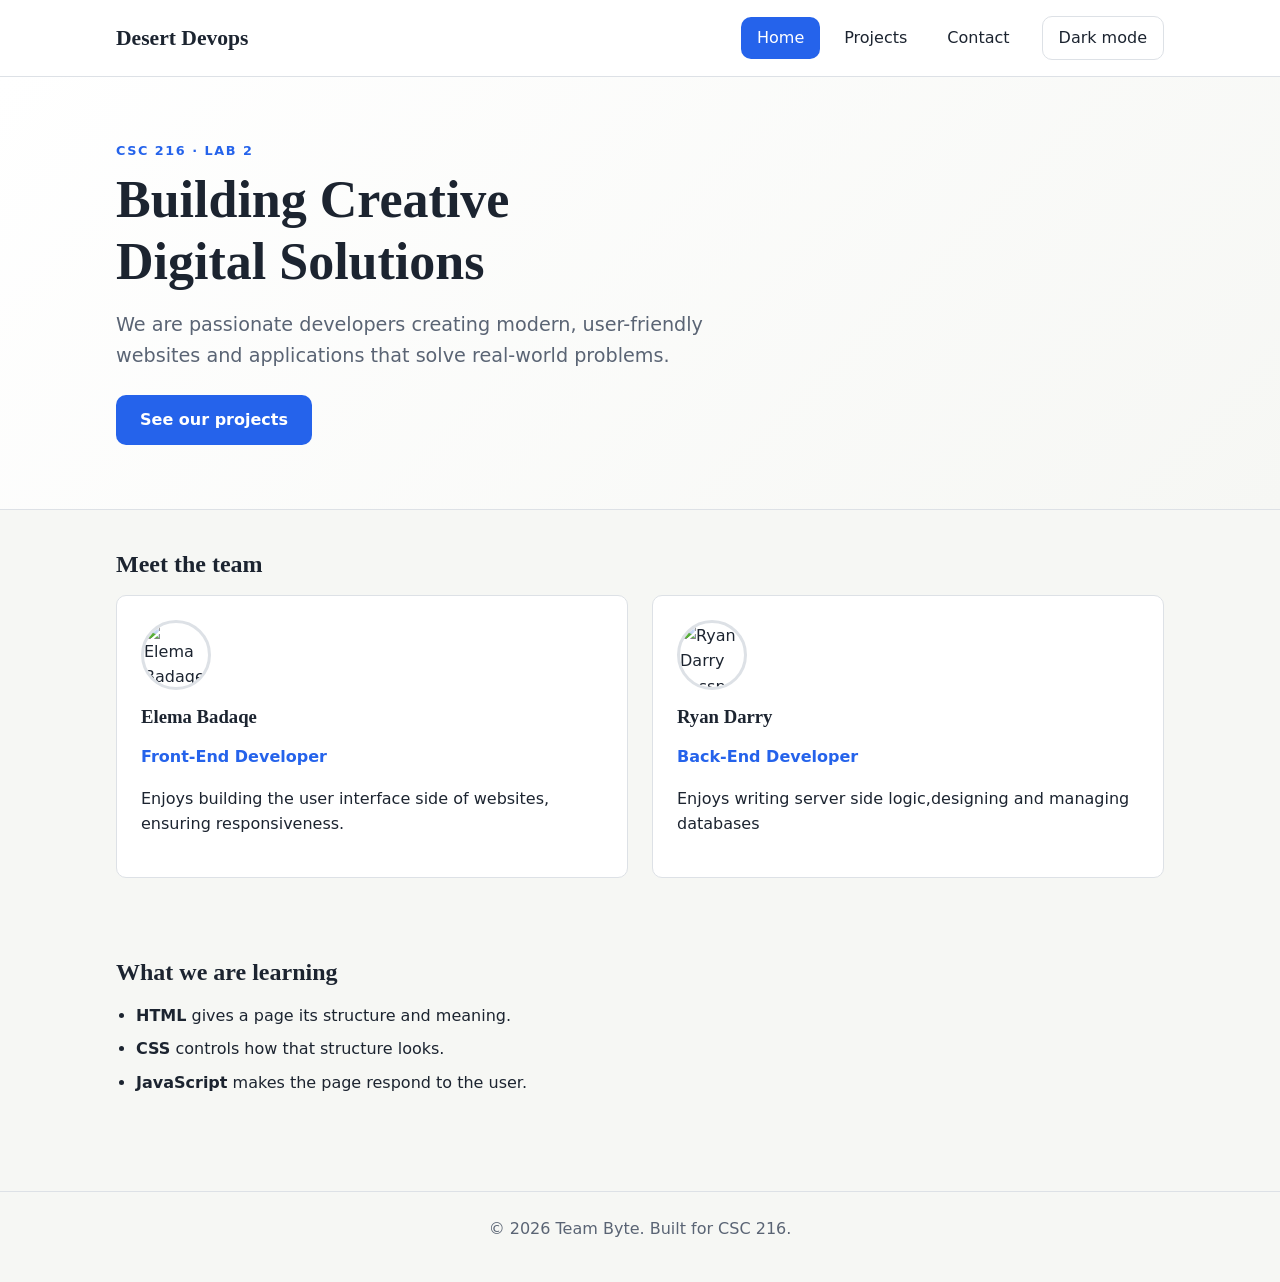
==== commit 29567928: "added style, index file" ====
--- a/index.html
+++ b/index.html
@@ -3,8 +3,8 @@
 <head>
   <meta charset="UTF-8">
   <meta name="viewport" content="width=device-width, initial-scale=1.0">
-  <meta name="description" content="Team Byte: a CSC 216 web development pair.">
-  <title>Home | Team Byte</title>
+  <meta name="description" content="Desert Devops: a CSC 216 web development pair.">
+  <title>Home | Desert Devops</title>
   <link rel="stylesheet" href="css/styles.css">
   <script src="js/script.js" defer></script>
 </head>
@@ -13,7 +13,7 @@
 
   <header class="site-header">
     <div class="container header-inner">
-      <a class="logo" href="index.html">Team Byte</a>
+      <a class="logo" href="index.html">Desert Devops</a>
       <button class="nav-toggle" type="button" aria-expanded="false" aria-controls="site-nav">Menu</button>
       <nav id="site-nav" class="site-nav" aria-label="Main">
         <ul>
@@ -30,8 +30,8 @@
     <section class="hero">
       <div class="container">
         <p class="eyebrow">CSC 216 · Lab 2</p>
-        <h1>We build small things for the web.</h1>
-        <p class="lead">We are two Computer Science students learning HTML, CSS and JavaScript, one page at a time.</p>
+        <h1>Building Creative Digital Solutions</h1>
+        <p class="lead">We are passionate developers creating modern, user-friendly websites and applications that solve real-world problems.</p>
         <a class="button" href="projects.html">See our projects</a>
       </div>
     </section>
@@ -40,13 +40,13 @@
       <h2 id="team-heading">Meet the team</h2>
       <div class="team-grid">
         <article class="card">
-          <div class="avatar" aria-hidden="true">EB</div>
+          <img class="avatar" src="Elema img.jpg" alt="Elema Badaqe Passport photo">
           <h3>Elema Badaqe</h3>
           <p class="role">Front-End Developer</p>
           <p>Enjoys building the user interface side of websites, ensuring responsiveness.</p>
         </article>
         <article class="card">
-          <div class="avatar" aria-hidden="true">RD</div>
+          <img class="avatar" src="RYAN DARRYY.jpg" alt="Ryan Darry Passport photo">
           <h3>Ryan Darry</h3>
           <p class="role">Back-End Developer</p>
           <p>Enjoys writing server side logic,designing and managing databases</p>
--- a/css/styles.css
+++ b/css/styles.css
@@ -9,8 +9,8 @@
   --color-surface: #ffffff;
   --color-text: #1c2430;
   --color-muted: #5a6474;
-  --color-primary: #0f6e6e;
-  --color-primary-dark: #0a5050;
+  --color-primary: #2563eb;
+  --color-primary-dark: #1d4ed8;
   --color-on-primary: #ffffff;
   --color-border: #dde1e6;
   --color-error: #b3261e;
@@ -34,8 +34,8 @@
   --color-surface: #1a212b;
   --color-text: #e7ebf0;
   --color-muted: #a2abb9;
-  --color-primary: #4fc1c1;
-  --color-primary-dark: #83d8d8;
+  --color-primary: #60a5fa;
+  --color-primary-dark: #3b82f6
   --color-on-primary: #0b1f1f;
   --color-border: #2b3340;
   --color-error: #ff8a80;
@@ -252,16 +252,13 @@
 }
 
 .avatar {
-  display: grid;
-  place-items: center;
-  width: 64px;
-  height: 64px;
+  width: 70px;
+  height: 70px;
+  border-radius: 50%;
+  object-fit: cover;
+  border: 3px solid var(--color-border);
+  display: block;
   margin-bottom: var(--space-2);
-  border-radius: 50%;
-  background-color: var(--color-primary);
-  color: var(--color-on-primary);
-  font-size: 1.25rem;
-  font-weight: 700;
 }
 
 .role {
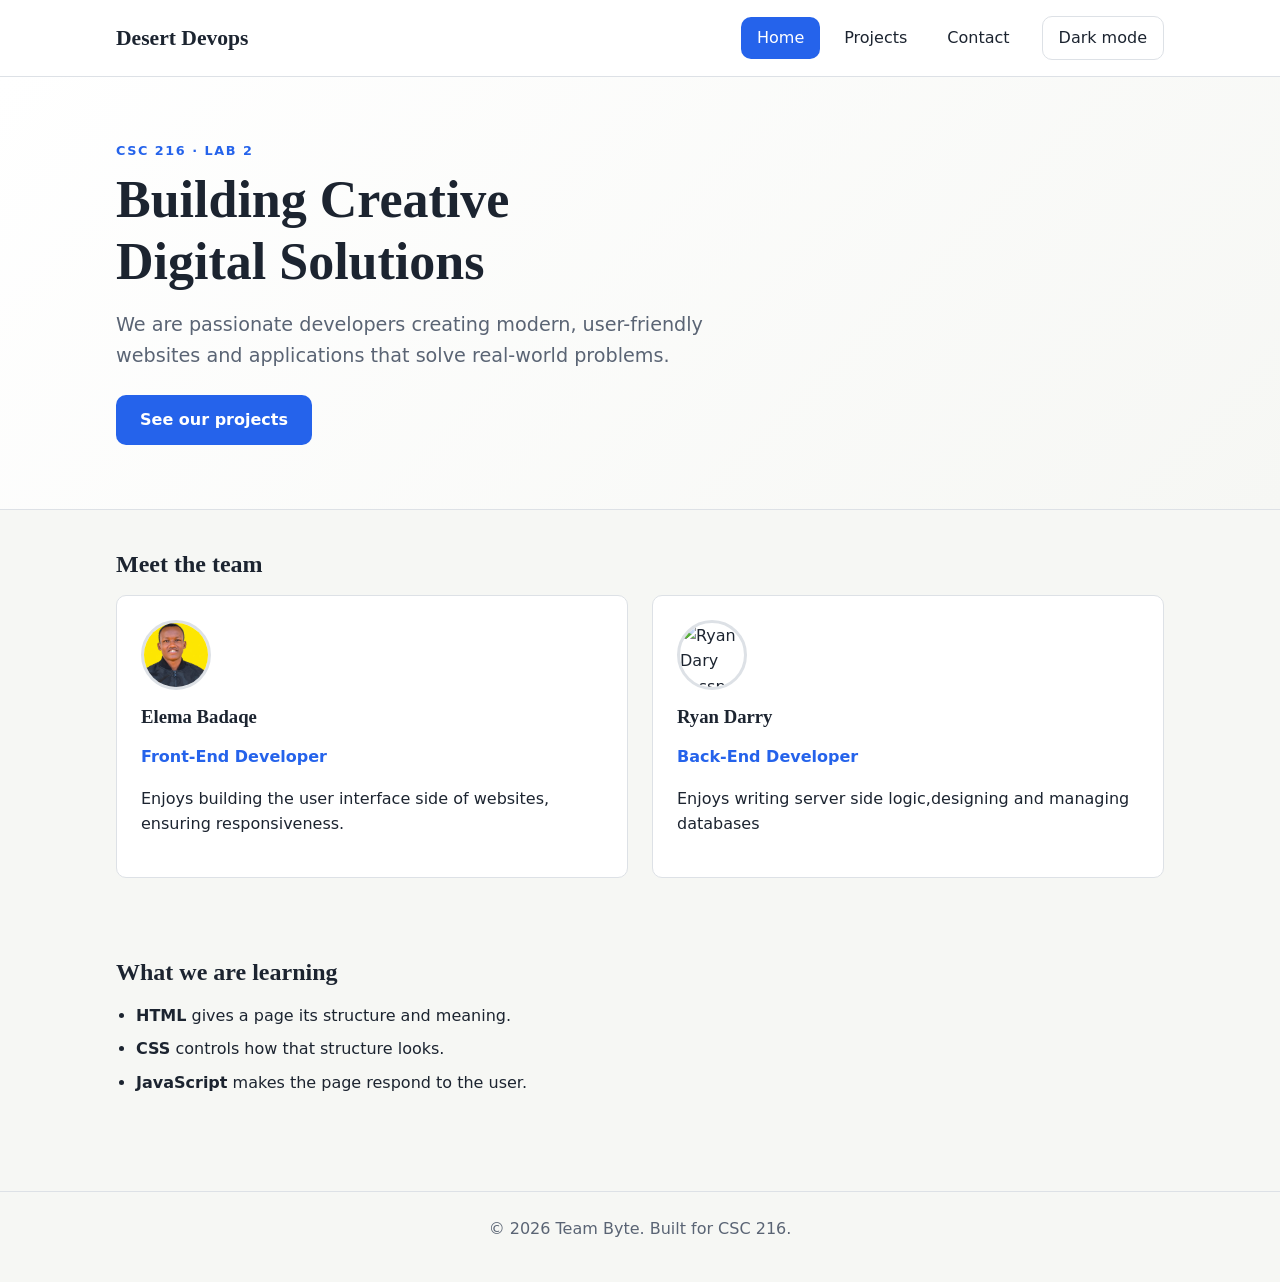
==== commit 2becc739: "added images" ====
--- a/index.html
+++ b/index.html
@@ -26,7 +26,7 @@
     </div>
   </header>
 
-  <main id="main">
+ <main id="main">
     <section class="hero">
       <div class="container">
         <p class="eyebrow">CSC 216 · Lab 2</p>
@@ -40,13 +40,13 @@
       <h2 id="team-heading">Meet the team</h2>
       <div class="team-grid">
         <article class="card">
-          <img class="avatar" src="Elema img.jpg" alt="Elema Badaqe Passport photo">
+          <img class="avatar" src="images/elema.jpg" alt="Elema Badaqe Passport photo">
           <h3>Elema Badaqe</h3>
           <p class="role">Front-End Developer</p>
           <p>Enjoys building the user interface side of websites, ensuring responsiveness.</p>
         </article>
         <article class="card">
-          <img class="avatar" src="RYAN DARRYY.jpg" alt="Ryan Darry Passport photo">
+          <img class="avatar" src="images/Ryan.jpg" alt="Ryan Dary Passport photo">
           <h3>Ryan Darry</h3>
           <p class="role">Back-End Developer</p>
           <p>Enjoys writing server side logic,designing and managing databases</p>
--- a/css/styles.css
+++ b/css/styles.css
@@ -399,16 +399,19 @@
     flex-direction: column;
   }
 
-  .section {
-    padding-block: var(--space-3);
-  }
-}
-
-/* ---------- 11. Respect reduced-motion preferences ---------- */
-@media (prefers-reduced-motion: reduce) {
-  *,
-  *::before,
-  *::after {
-    transition: none !important;
-  }
-}
+ .faq-section details {
+    margin-bottom: 1.5rem;
+    padding: 1rem;
+    border: 1px solid #ddd;
+    border-radius: 8px;
+}
+
+.faq-section summary {
+    font-weight: bold;
+    cursor: pointer;
+}
+
+.page-header {
+    text-align: center;
+    margin: 2rem 0;
+}
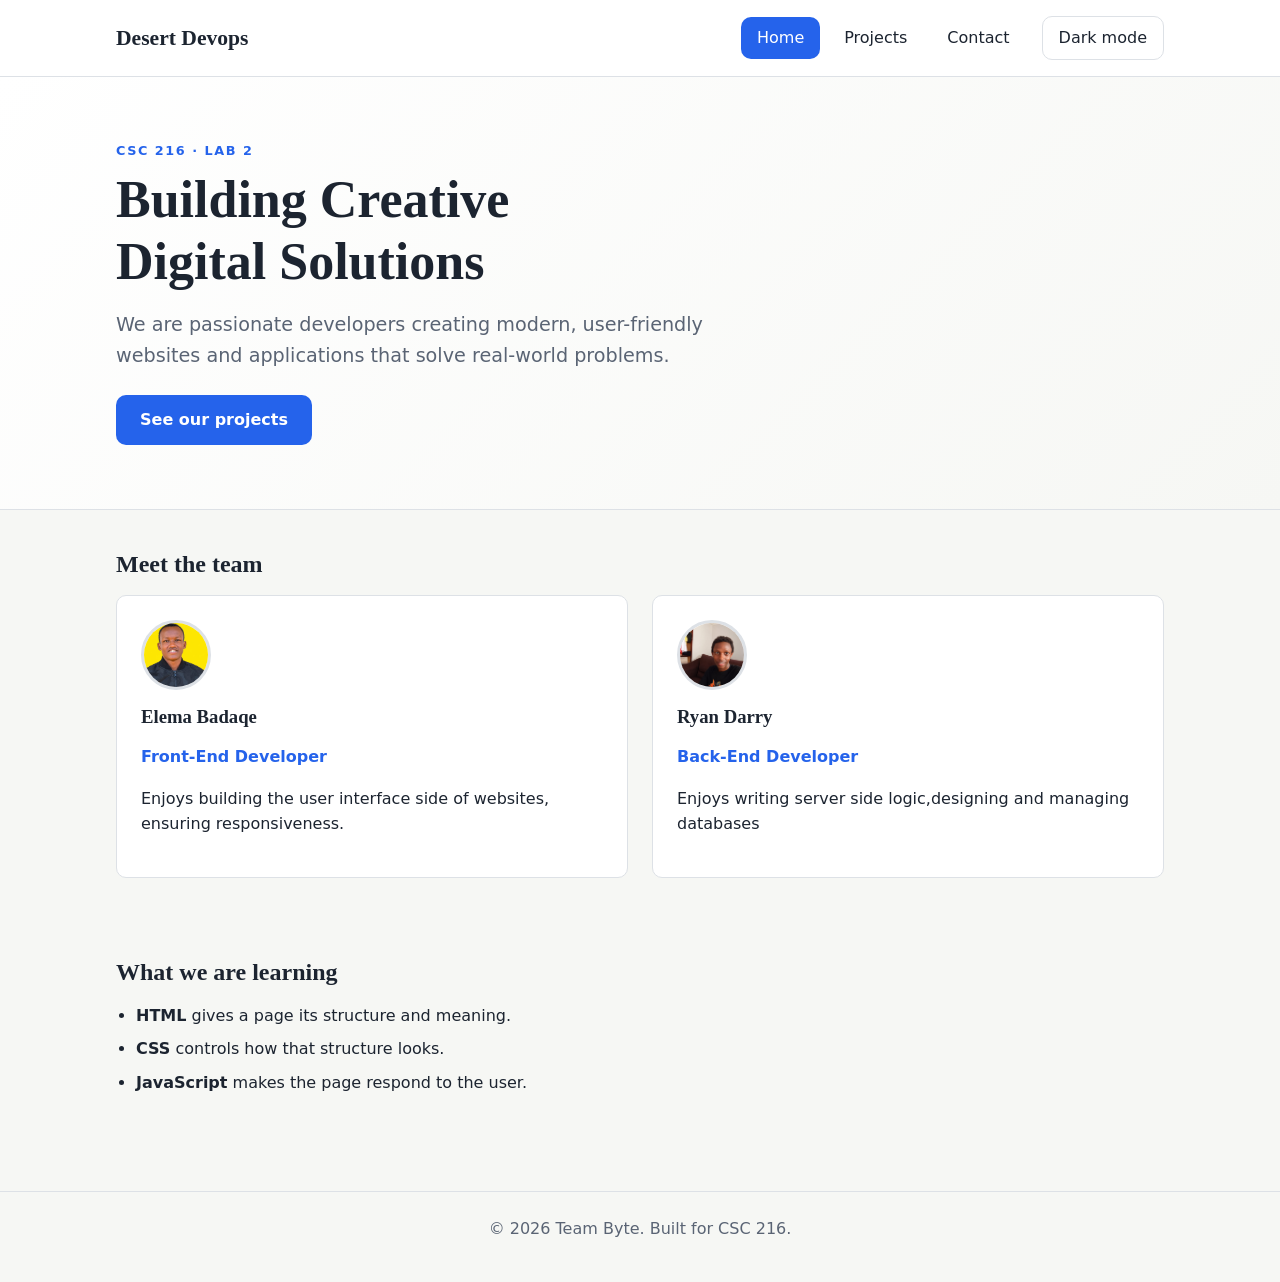
==== commit 3b62a886: "update index.html" ====
--- a/index.html
+++ b/index.html
@@ -40,13 +40,13 @@
       <h2 id="team-heading">Meet the team</h2>
       <div class="team-grid">
         <article class="card">
-          <img class="avatar" src="images/elema.jpg" alt="Elema Badaqe Passport photo">
+          <img class="avatar" src="images/elema.jpeg" alt="Elema Badaqe Passport photo">
           <h3>Elema Badaqe</h3>
           <p class="role">Front-End Developer</p>
           <p>Enjoys building the user interface side of websites, ensuring responsiveness.</p>
         </article>
         <article class="card">
-          <img class="avatar" src="images/Ryan.jpg" alt="Ryan Dary Passport photo">
+          <img class="avatar" src="images/ryan.jpeg" alt="Ryan Dary Passport photo">
           <h3>Ryan Darry</h3>
           <p class="role">Back-End Developer</p>
           <p>Enjoys writing server side logic,designing and managing databases</p>
